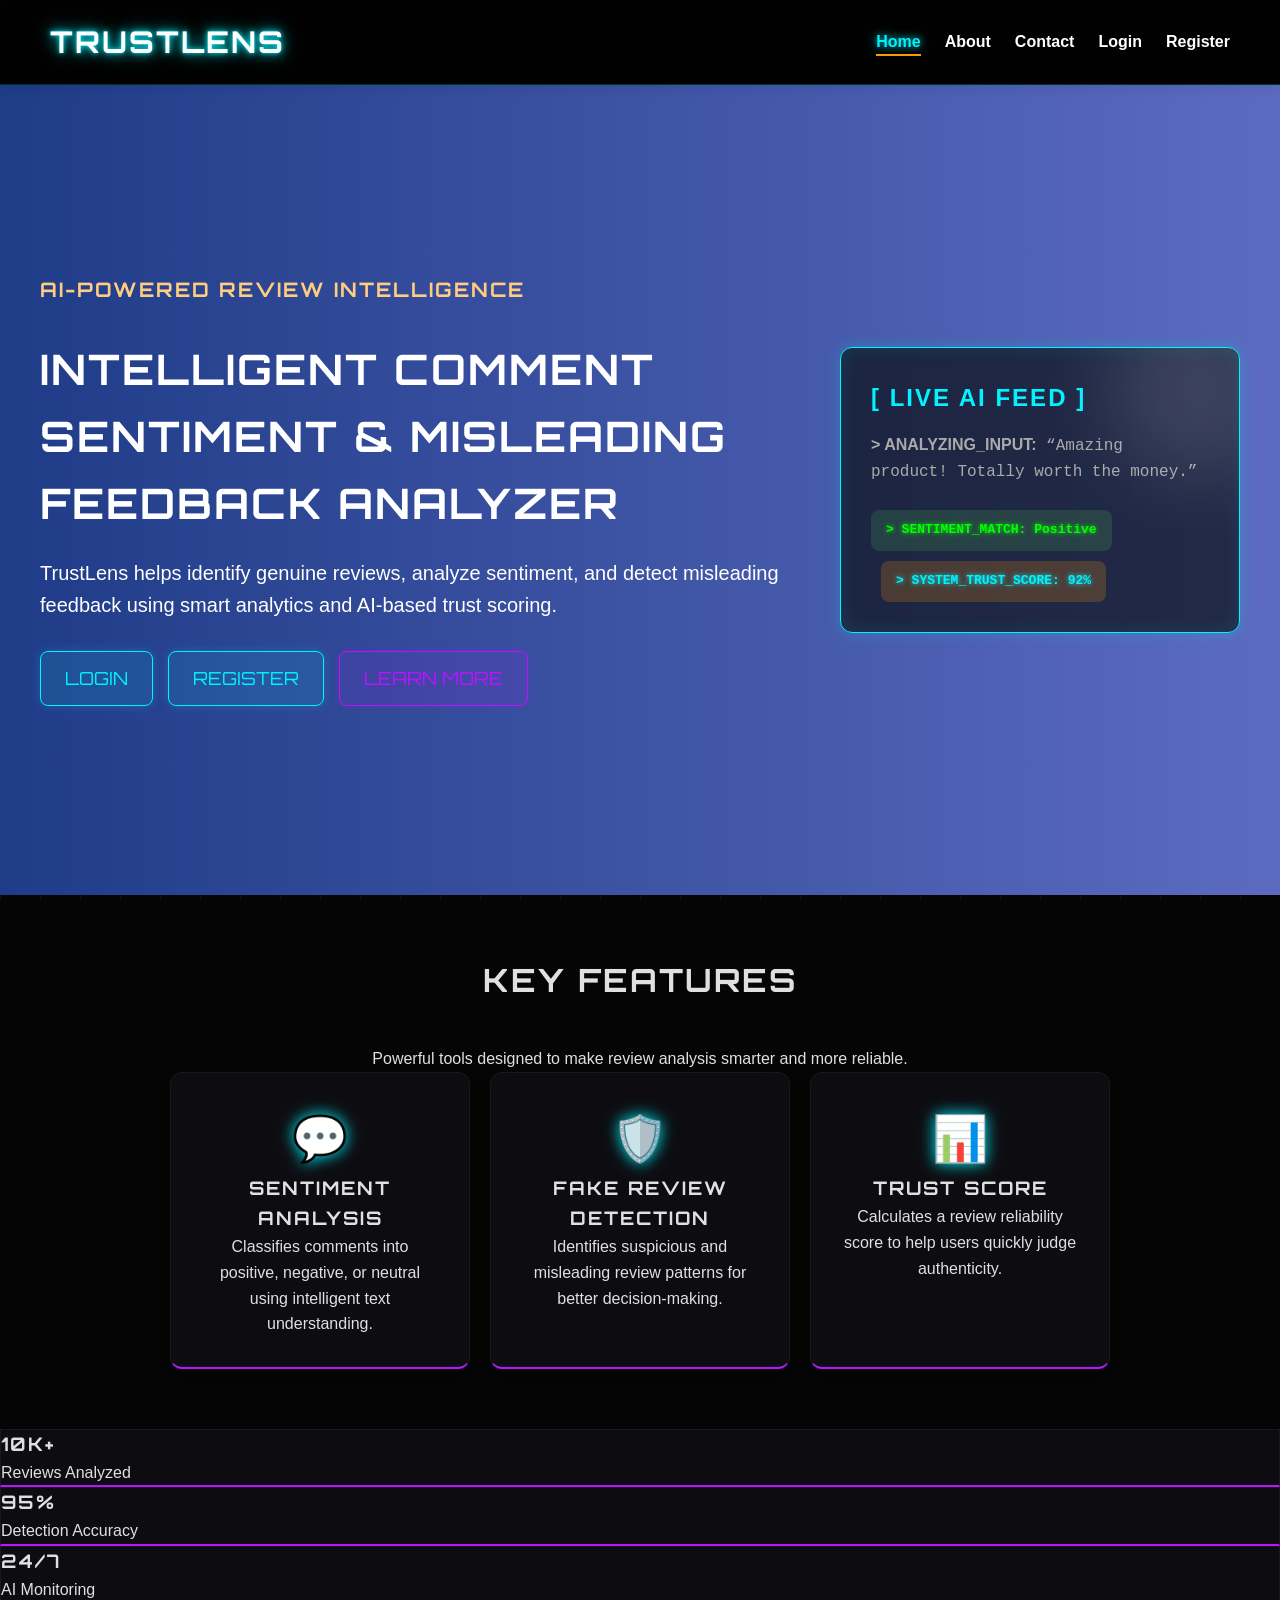
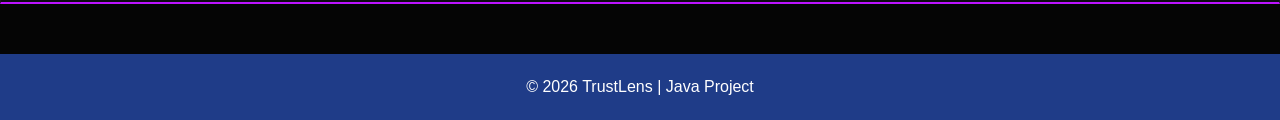
==== frontend/index.html @ 33d8a442 "Add files via upload" ====
<!DOCTYPE html>
<html lang="en">
<head>
  <meta charset="UTF-8" />
  <meta name="viewport" content="width=device-width, initial-scale=1.0" />
  <title>TrustLens - Home</title>
  <link rel="stylesheet" href="css/style.css" />
  <link rel="preconnect" href="https://fonts.googleapis.com">
  <link rel="preconnect" href="https://fonts.gstatic.com" crossorigin>
  <link href="https://fonts.googleapis.com/css2?family=Orbitron:wght@400;500;700;900&family=Poppins:wght@300;400;500;600;700;800&display=swap" rel="stylesheet">
  <style>
    :root { --neon-blue:#00f3ff; --neon-purple:#bc13fe; }
    body { background-color:#050505 !important; color:#e0e0e0; }
    h1,h2,h3,.tagline,.logo { font-family:'Orbitron',sans-serif !important; text-transform:uppercase; letter-spacing:2px; }
    .logo { text-shadow:0 0 5px var(--neon-blue),0 0 15px var(--neon-blue); color:#fff; }
    .navbar { border-bottom:1px solid rgba(0,243,255,0.2); background:rgba(0,0,0,0.8)!important; backdrop-filter:blur(10px); }
    .nav-links a:hover,.nav-links a.active { color:var(--neon-blue)!important; text-shadow:0 0 8px var(--neon-blue); }
    .hero-card {
      background:rgba(10,15,20,0.7)!important; border:1px solid var(--neon-blue)!important;
      box-shadow:0 0 15px rgba(0,243,255,0.2), inset 0 0 20px rgba(0,243,255,0.1)!important;
      backdrop-filter:blur(12px); position:relative; overflow:hidden; border-radius:12px;
    }
    .hero-card::before {
      content:''; position:absolute; top:0; left:-100%; width:100%; height:2px;
      background:linear-gradient(90deg,transparent,var(--neon-blue)); animation:scanline 2.5s linear infinite;
    }
    @keyframes scanline {
      0%{left:-100%;top:0;} 50%{left:100%;top:0;} 50.1%{left:100%;top:100%;} 100%{left:-100%;top:100%;}
    }
    .btn {
      background:rgba(0,243,255,0.1)!important; border:1px solid var(--neon-blue)!important; color:var(--neon-blue)!important;
      box-shadow:0 0 10px rgba(0,243,255,0.2); font-family:'Orbitron',sans-serif; text-transform:uppercase; transition:all .3s ease;
    }
    .btn:hover { background:var(--neon-blue)!important; color:#000!important; box-shadow:0 0 20px var(--neon-blue),0 0 40px var(--neon-blue); }
    .secondary-btn {
      border-color:var(--neon-purple)!important; color:var(--neon-purple)!important; background:rgba(188,19,254,0.1)!important;
      box-shadow:0 0 10px rgba(188,19,254,0.2);
    }
    .secondary-btn:hover { background:var(--neon-purple)!important; color:#fff!important; box-shadow:0 0 20px var(--neon-purple),0 0 40px var(--neon-purple); }
    .box,.stat-card {
      background:rgba(15,15,20,0.8)!important; border:1px solid rgba(255,255,255,0.05)!important;
      border-bottom:2px solid var(--neon-purple)!important; transition:transform .3s, box-shadow .3s;
    }
    .box:hover,.stat-card:hover { transform:translateY(-5px); box-shadow:0 10px 25px rgba(188,19,254,0.3); border-color:var(--neon-purple)!important; }
    .icon { font-size:2.8rem; filter:drop-shadow(0 0 8px var(--neon-blue)); }
    .cyber-grid {
      position:fixed; top:0; left:0; width:100vw; height:100vh;
      background-image:linear-gradient(rgba(0,243,255,0.07) 1px, transparent 1px), linear-gradient(90deg, rgba(0,243,255,0.07) 1px, transparent 1px);
      background-size:40px 40px; z-index:-1; pointer-events:none;
    }
    .result.positive { color:#0f0; text-shadow:0 0 5px #0f0; font-family:monospace; }
    .result.score { color:var(--neon-blue); text-shadow:0 0 5px var(--neon-blue); font-family:monospace; }
  </style>
</head>
<body>
  <div class="cyber-grid"></div>

  <div class="bg-animation">
    <span></span><span></span><span></span><span></span>
  </div>

  <header>
    <nav class="navbar">
      <h1 class="logo">TrustLens</h1>
      <ul class="nav-links">
        <li><a href="index.html" class="active">Home</a></li>
        <li><a href="about.html">About</a></li>
        <li><a href="contact.html">Contact</a></li>
        <li><a href="login.html">Login</a></li>
        <li><a href="register.html">Register</a></li>
      </ul>
    </nav>
  </header>

  <section class="hero fade-in">
    <div class="hero-content">
      <div class="hero-text">
        <p class="tagline">AI-Powered Review Intelligence</p>
        <h2>Intelligent Comment Sentiment & Misleading Feedback Analyzer</h2>
        <p>
          TrustLens helps identify genuine reviews, analyze sentiment,
          and detect misleading feedback using smart analytics and AI-based trust scoring.
        </p>

        <div class="hero-buttons">
          <a href="login.html" class="btn">Login</a>
          <a href="register.html" class="btn">Register</a>
          <a href="about.html" class="btn secondary-btn">Learn More</a>
        </div>
      </div>

      <div class="hero-card floating">
        <div class="card-glow"></div>
        <h3><span style="color:var(--neon-blue);">[ LIVE AI FEED ]</span></h3>
        <p style="font-family: monospace; color: #aaa;"><strong>> ANALYZING_INPUT:</strong> “Amazing product! Totally worth the money.”</p>
        <div class="result positive">> SENTIMENT_MATCH: Positive</div>
        <div class="result score">> SYSTEM_TRUST_SCORE: 92%</div>
      </div>
    </div>
  </section>

  <section class="features fade-in">
    <h2>Key Features</h2>
    <p class="section-subtitle">Powerful tools designed to make review analysis smarter and more reliable.</p>

    <div class="feature-boxes">
      <div class="box">
        <div class="icon">💬</div>
        <h3>Sentiment Analysis</h3>
        <p>Classifies comments into positive, negative, or neutral using intelligent text understanding.</p>
      </div>

      <div class="box">
        <div class="icon">🛡️</div>
        <h3>Fake Review Detection</h3>
        <p>Identifies suspicious and misleading review patterns for better decision-making.</p>
      </div>

      <div class="box">
        <div class="icon">📊</div>
        <h3>Trust Score</h3>
        <p>Calculates a review reliability score to help users quickly judge authenticity.</p>
      </div>
    </div>
  </section>

  <section class="stats fade-in">
    <div class="stat-card"><h3>10K+</h3><p>Reviews Analyzed</p></div>
    <div class="stat-card"><h3>95%</h3><p>Detection Accuracy</p></div>
    <div class="stat-card"><h3>24/7</h3><p>AI Monitoring</p></div>
  </section>

  <footer><p>© 2026 TrustLens | Java Project</p></footer>
  <script src="js/script.js"></script>
</body>
</html>
---- frontend/css/style.css ----
/* ---------------- GLOBAL ---------------- */
* {
  margin: 0;
  padding: 0;
  box-sizing: border-box;
  font-family: Arial, sans-serif;
}

body {
  background: #f4f7fb;
  color: #1e1e2f;
  line-height: 1.6;
}

/* ---------------- NAVBAR ---------------- */
.navbar {
  display: flex;
  justify-content: space-between;
  align-items: center;
  background: #1f3c88;
  padding: 18px 50px;
  box-shadow: 0 4px 10px rgba(0, 0, 0, 0.08);
}

.logo {
  color: white;
  font-size: 30px;
  font-weight: bold;
}

.nav-links {
  list-style: none;
  display: flex;
  gap: 24px;
}

.nav-links li {
  list-style: none;
}

.nav-links a {
  color: white;
  text-decoration: none;
  font-weight: bold;
  transition: 0.3s ease;
}

.nav-links a:hover {
  color: #ff9800;
}

.active {
  border-bottom: 2px solid #ff9800;
  padding-bottom: 4px;
}

/* ---------------- HERO ---------------- */
.hero {
  height: 90vh;
  display: flex;
  justify-content: center;
  align-items: center;
  text-align: center;
  background: linear-gradient(to right, #1f3c88, #5c6bc0);
  color: white;
  padding: 20px;
}

.hero-text h2 {
  font-size: 42px;
  margin-bottom: 20px;
}

.hero-text p {
  font-size: 20px;
  margin-bottom: 30px;
}

/* ---------------- BUTTON ---------------- */
.btn {
  background: #ff9800;
  color: white;
  padding: 12px 24px;
  text-decoration: none;
  border: none;
  border-radius: 8px;
  cursor: pointer;
  font-size: 18px;
  transition: 0.3s ease;
  display: inline-block;
}

.btn:hover {
  background: #e68900;
}

/* ---------------- FEATURES ---------------- */
.features {
  padding: 60px 30px;
  text-align: center;
}

.features h2 {
  margin-bottom: 40px;
  font-size: 32px;
}

.feature-boxes {
  display: flex;
  justify-content: center;
  gap: 20px;
  flex-wrap: wrap;
}

.box {
  background: white;
  padding: 30px;
  width: 300px;
  border-radius: 12px;
  box-shadow: 0 4px 12px rgba(0,0,0,0.1);
}

/* ---------------- GENERAL PAGE SECTION ---------------- */
.page-section {
  padding: 60px 40px;
  max-width: 900px;
  margin: auto;
  text-align: center;
}

textarea {
  width: 100%;
  padding: 15px;
  border-radius: 10px;
  border: 1px solid #ccc;
  font-size: 16px;
  resize: none;
}

/* ---------------- RESULT CARD ---------------- */
.result-card {
  background: white;
  padding: 30px;
  border-radius: 12px;
  box-shadow: 0 4px 12px rgba(0,0,0,0.1);
}

/* ---------------- AUTH PAGES ---------------- */
.auth-section {
  min-height: 85vh;
  display: flex;
  justify-content: center;
  align-items: center;
  padding: 40px 20px;
}

.auth-container {
  background: white;
  width: 100%;
  max-width: 480px;
  padding: 40px;
  border-radius: 16px;
  box-shadow: 0 8px 24px rgba(0, 0, 0, 0.12);
  text-align: center;
}

.auth-container h2 {
  margin-bottom: 10px;
  color: #1f3c88;
  font-size: 34px;
}

.auth-container p {
  margin-bottom: 25px;
  color: #555;
  font-size: 17px;
}

.input-group {
  text-align: left;
  margin-bottom: 20px;
}

.input-group label {
  display: block;
  margin-bottom: 8px;
  font-weight: bold;
  color: #333;
  font-size: 18px;
}

.input-group input {
  width: 100%;
  padding: 14px;
  border: 1px solid #ccc;
  border-radius: 8px;
  font-size: 16px;
}

.auth-btn {
  width: 100%;
  margin-top: 15px;
}

.auth-link {
  margin-top: 20px;
  font-size: 15px;
}

.auth-link a {
  color: #1f3c88;
  text-decoration: none;
  font-weight: bold;
}

/* ---------------- DASHBOARD ---------------- */
.dashboard-hero {
  background: linear-gradient(to right, #1f3c88, #5c6bc0);
  color: white;
  text-align: center;
  padding: 80px 20px;
}

.dashboard-content h2 {
  font-size: 40px;
  margin-bottom: 15px;
}

.dashboard-content p {
  font-size: 18px;
  margin-bottom: 25px;
}

.dashboard-cards {
  padding: 60px 30px;
  text-align: center;
}

.dashboard-cards h2 {
  margin-bottom: 40px;
  font-size: 32px;
}

/* ---------------- FOOTER ---------------- */
footer {
  background: #1f3c88;
  color: white;
  text-align: center;
  padding: 20px;
  margin-top: 50px;
}

/* ---------------- RESPONSIVE ---------------- */
@media (max-width: 900px) {
  .navbar {
    flex-direction: column;
    gap: 15px;
    padding: 20px;
  }

  .nav-links {
    flex-wrap: wrap;
    justify-content: center;
    gap: 15px;
  }

  .hero-text h2 {
    font-size: 30px;
  }

  .hero-text p {
    font-size: 18px;
  }

  .auth-container {
    padding: 30px 20px;
  }
}
/* ---------------- ADVANCED HERO SECTION ---------------- */
.hero-content {
  display: flex;
  justify-content: space-between;
  align-items: center;
  gap: 50px;
  width: 100%;
  max-width: 1200px;
  flex-wrap: wrap;
}

.hero-text {
  flex: 1;
  min-width: 320px;
  text-align: left;
}

.tagline {
  font-size: 16px;
  font-weight: bold;
  color: #ffcc80;
  margin-bottom: 15px;
  text-transform: uppercase;
  letter-spacing: 1px;
}

.hero-buttons {
  display: flex;
  gap: 15px;
  flex-wrap: wrap;
  margin-top: 20px;
}

.secondary-btn {
  background: transparent;
  border: 2px solid white;
  color: white;
}

.secondary-btn:hover {
  background: white;
  color: #1f3c88;
}

.hero-card {
  flex: 1;
  min-width: 300px;
  max-width: 400px;
  background: rgba(255, 255, 255, 0.12);
  border-radius: 18px;
  padding: 30px;
  backdrop-filter: blur(12px);
  box-shadow: 0 8px 30px rgba(0, 0, 0, 0.15);
  text-align: left;
  position: relative;
  overflow: hidden;
}

.hero-card h3 {
  margin-bottom: 15px;
  font-size: 24px;
  color: white;
}

.hero-card p {
  font-size: 16px;
  margin-bottom: 15px;
  color: #f3f4f6;
}

.result {
  margin-top: 10px;
  padding: 10px 15px;
  border-radius: 8px;
  font-weight: bold;
  display: inline-block;
}

.result.positive {
  background: rgba(76, 175, 80, 0.2);
  color: #b9f6ca;
}

.result.score {
  background: rgba(255, 152, 0, 0.2);
  color: #ffe082;
  margin-left: 10px;
}

.card-glow {
  position: absolute;
  width: 180px;
  height: 180px;
  background: rgba(255, 255, 255, 0.12);
  border-radius: 50%;
  top: -50px;
  right: -50px;
  filter: blur(40px);
}

/* ---------------- SIMPLE ANIMATIONS ---------------- */
.fade-in {
  animation: fadeIn 1s ease-in-out;
}

.floating {
  animation: floatCard 3s ease-in-out infinite;
}

@keyframes fadeIn {
  from {
    opacity: 0;
    transform: translateY(30px);
  }
  to {
    opacity: 1;
    transform: translateY(0);
  }
}

@keyframes floatCard {
  0% {
    transform: translateY(0px);
  }
  50% {
    transform: translateY(-12px);
  }
  100% {
    transform: translateY(0px);
  }
}
/* ---------------- ANALYZE TEXTAREA FIX ---------------- */
.review-box {
  width: 100%;
  padding: 18px;
  border: 2px solid #ff9800;
  border-radius: 15px;
  outline: none;
  background: rgba(255, 255, 255, 0.92);
  color: #1e1e2f;
  font-size: 1rem;
  margin-top: 15px;
  resize: none;
  backdrop-filter: blur(8px);
}

.review-box::placeholder {
  color: #666;
}

.review-box:focus {
  border-color: #ff9800;
  box-shadow: 0 0 0 3px rgba(255, 152, 0, 0.2);
}

.hero-card h3 {
  color: #1f3c88;
  margin-bottom: 15px;
}
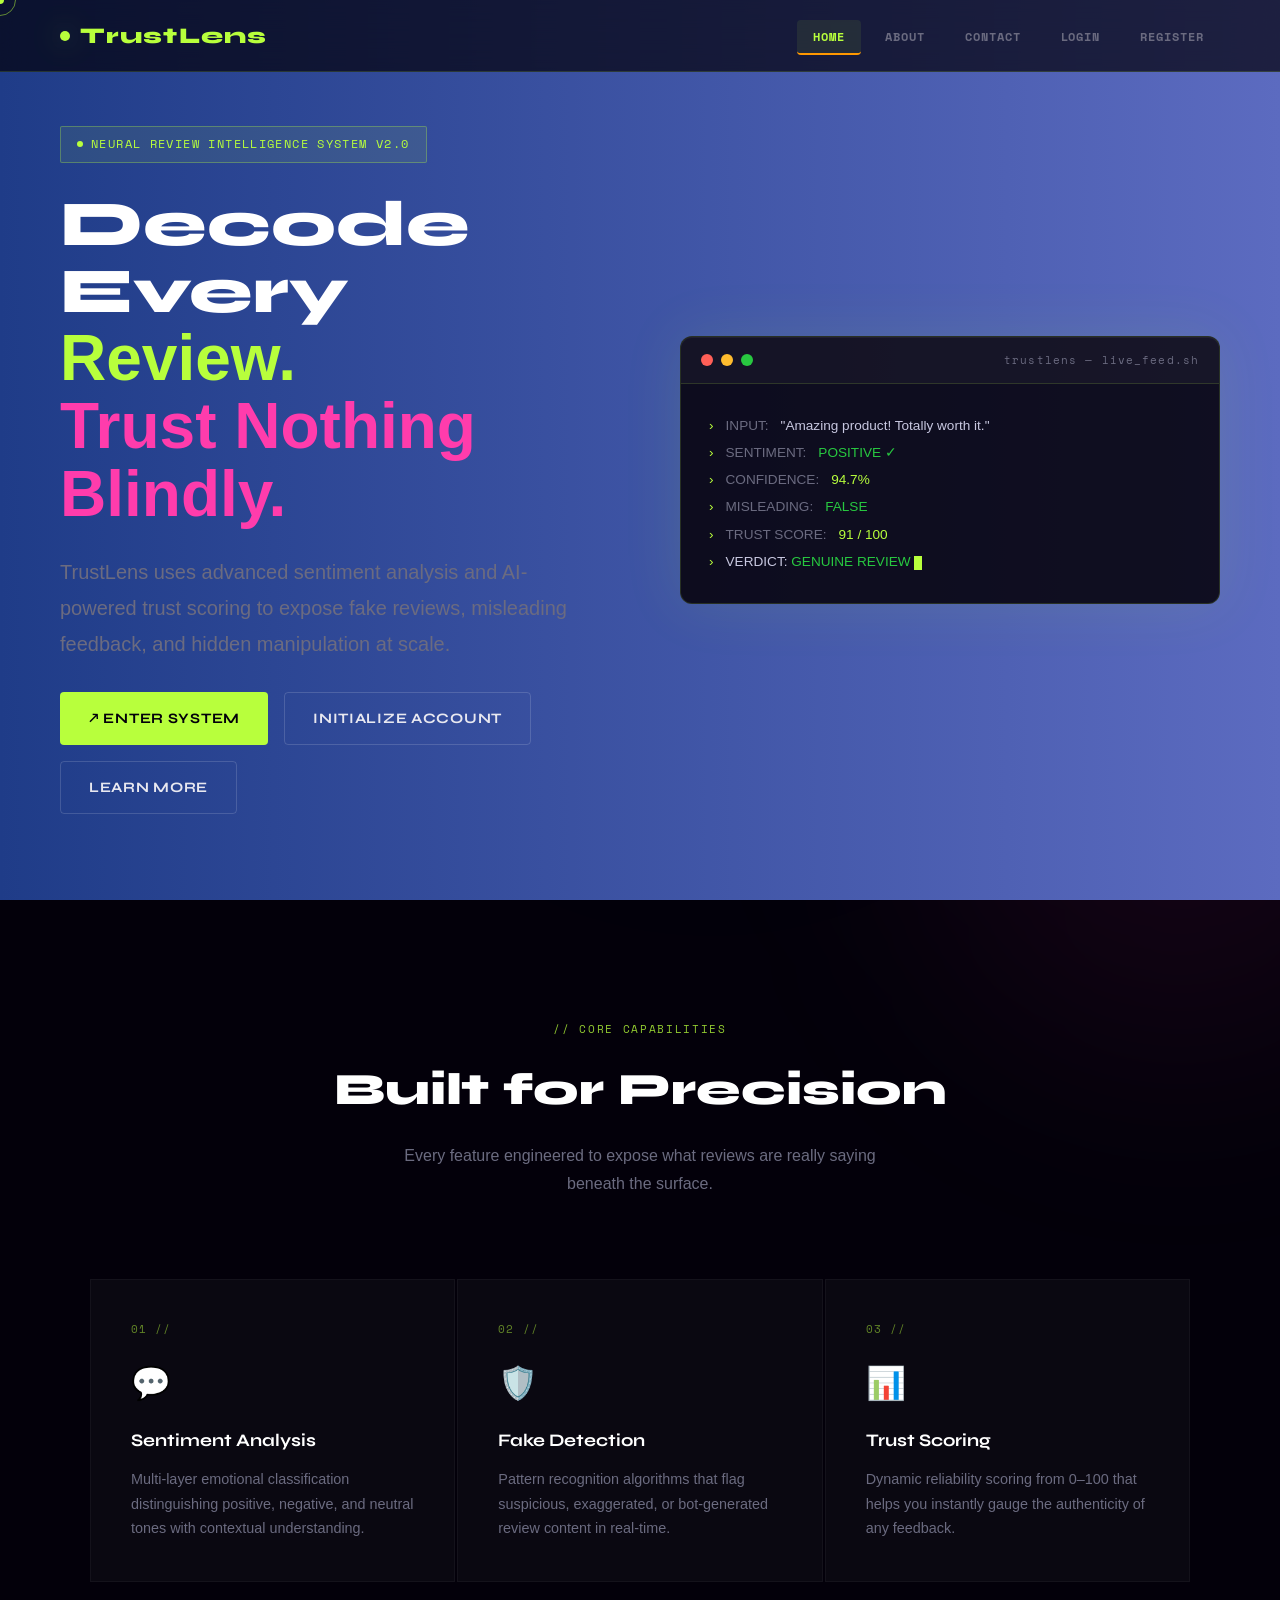
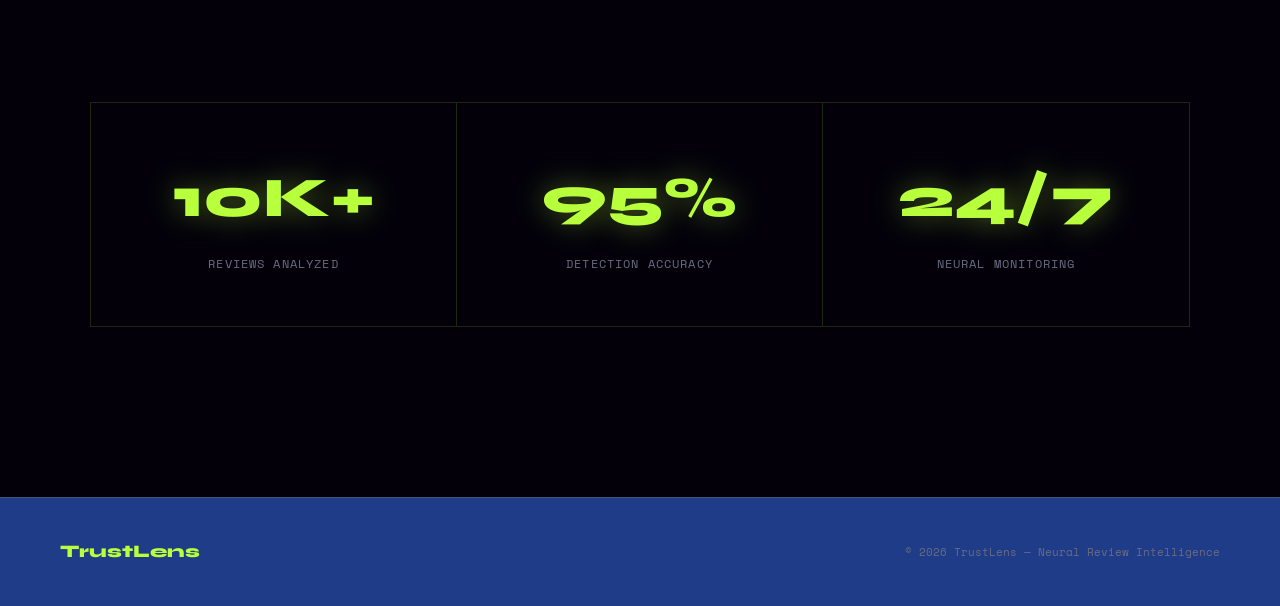
==== commit aa8ff9d3: "Add files via upload" ====
--- a/frontend/index.html
+++ b/frontend/index.html
@@ -3,134 +3,339 @@
 <head>
   <meta charset="UTF-8" />
   <meta name="viewport" content="width=device-width, initial-scale=1.0" />
-  <title>TrustLens - Home</title>
+  <title>TrustLens — Neural Review Intelligence</title>
   <link rel="stylesheet" href="css/style.css" />
   <link rel="preconnect" href="https://fonts.googleapis.com">
-  <link rel="preconnect" href="https://fonts.gstatic.com" crossorigin>
-  <link href="https://fonts.googleapis.com/css2?family=Orbitron:wght@400;500;700;900&family=Poppins:wght@300;400;500;600;700;800&display=swap" rel="stylesheet">
+  <link href="https://fonts.googleapis.com/css2?family=Space+Mono:wght@400;700&family=Syne:wght@400;600;700;800&family=DM+Sans:wght@300;400;500&display=swap" rel="stylesheet">
   <style>
-    :root { --neon-blue:#00f3ff; --neon-purple:#bc13fe; }
-    body { background-color:#050505 !important; color:#e0e0e0; }
-    h1,h2,h3,.tagline,.logo { font-family:'Orbitron',sans-serif !important; text-transform:uppercase; letter-spacing:2px; }
-    .logo { text-shadow:0 0 5px var(--neon-blue),0 0 15px var(--neon-blue); color:#fff; }
-    .navbar { border-bottom:1px solid rgba(0,243,255,0.2); background:rgba(0,0,0,0.8)!important; backdrop-filter:blur(10px); }
-    .nav-links a:hover,.nav-links a.active { color:var(--neon-blue)!important; text-shadow:0 0 8px var(--neon-blue); }
-    .hero-card {
-      background:rgba(10,15,20,0.7)!important; border:1px solid var(--neon-blue)!important;
-      box-shadow:0 0 15px rgba(0,243,255,0.2), inset 0 0 20px rgba(0,243,255,0.1)!important;
-      backdrop-filter:blur(12px); position:relative; overflow:hidden; border-radius:12px;
-    }
-    .hero-card::before {
-      content:''; position:absolute; top:0; left:-100%; width:100%; height:2px;
-      background:linear-gradient(90deg,transparent,var(--neon-blue)); animation:scanline 2.5s linear infinite;
-    }
-    @keyframes scanline {
-      0%{left:-100%;top:0;} 50%{left:100%;top:0;} 50.1%{left:100%;top:100%;} 100%{left:-100%;top:100%;}
-    }
-    .btn {
-      background:rgba(0,243,255,0.1)!important; border:1px solid var(--neon-blue)!important; color:var(--neon-blue)!important;
-      box-shadow:0 0 10px rgba(0,243,255,0.2); font-family:'Orbitron',sans-serif; text-transform:uppercase; transition:all .3s ease;
-    }
-    .btn:hover { background:var(--neon-blue)!important; color:#000!important; box-shadow:0 0 20px var(--neon-blue),0 0 40px var(--neon-blue); }
-    .secondary-btn {
-      border-color:var(--neon-purple)!important; color:var(--neon-purple)!important; background:rgba(188,19,254,0.1)!important;
-      box-shadow:0 0 10px rgba(188,19,254,0.2);
-    }
-    .secondary-btn:hover { background:var(--neon-purple)!important; color:#fff!important; box-shadow:0 0 20px var(--neon-purple),0 0 40px var(--neon-purple); }
-    .box,.stat-card {
-      background:rgba(15,15,20,0.8)!important; border:1px solid rgba(255,255,255,0.05)!important;
-      border-bottom:2px solid var(--neon-purple)!important; transition:transform .3s, box-shadow .3s;
-    }
-    .box:hover,.stat-card:hover { transform:translateY(-5px); box-shadow:0 10px 25px rgba(188,19,254,0.3); border-color:var(--neon-purple)!important; }
-    .icon { font-size:2.8rem; filter:drop-shadow(0 0 8px var(--neon-blue)); }
-    .cyber-grid {
-      position:fixed; top:0; left:0; width:100vw; height:100vh;
-      background-image:linear-gradient(rgba(0,243,255,0.07) 1px, transparent 1px), linear-gradient(90deg, rgba(0,243,255,0.07) 1px, transparent 1px);
-      background-size:40px 40px; z-index:-1; pointer-events:none;
-    }
-    .result.positive { color:#0f0; text-shadow:0 0 5px #0f0; font-family:monospace; }
-    .result.score { color:var(--neon-blue); text-shadow:0 0 5px var(--neon-blue); font-family:monospace; }
+    :root {
+      --acid: #b8ff3c;
+      --plasma: #ff3cac;
+      --void: #03000a;
+      --deep: #0a0614;
+      --surface: rgba(255,255,255,0.03);
+      --border: rgba(184,255,60,0.15);
+      --text: #e8e8f0;
+      --muted: #6b6b80;
+      --glow-acid: 0 0 30px rgba(184,255,60,0.4);
+      --glow-plasma: 0 0 30px rgba(255,60,172,0.4);
+    }
+    *, *::before, *::after { margin:0; padding:0; box-sizing:border-box; }
+    html { scroll-behavior: smooth; }
+
+    body {
+      background: var(--void);
+      color: var(--text);
+      font-family: 'DM Sans', sans-serif;
+      overflow-x: hidden;
+      cursor: none;
+    }
+
+    /* CUSTOM CURSOR */
+    .cursor { position:fixed; width:8px; height:8px; background:var(--acid); border-radius:50%; pointer-events:none; z-index:9999; transition:transform 0.1s; transform:translate(-50%,-50%); }
+    .cursor-ring { position:fixed; width:32px; height:32px; border:1px solid rgba(184,255,60,0.5); border-radius:50%; pointer-events:none; z-index:9998; transition:all 0.15s ease; transform:translate(-50%,-50%); }
+
+    /* NOISE OVERLAY */
+    body::before {
+      content:''; position:fixed; inset:0; z-index:0; pointer-events:none;
+      background-image: url("data:image/svg+xml,%3Csvg viewBox='0 0 256 256' xmlns='http://www.w3.org/2000/svg'%3E%3Cfilter id='n'%3E%3CfeTurbulence type='fractalNoise' baseFrequency='0.9' numOctaves='4' stitchTiles='stitch'/%3E%3C/filter%3E%3Crect width='100%25' height='100%25' filter='url(%23n)' opacity='0.04'/%3E%3C/svg%3E");
+      opacity: 0.4;
+    }
+
+    /* GRID */
+    .grid-bg {
+      position:fixed; inset:0; z-index:0; pointer-events:none;
+      background-image: linear-gradient(rgba(184,255,60,0.03) 1px, transparent 1px), linear-gradient(90deg, rgba(184,255,60,0.03) 1px, transparent 1px);
+      background-size: 60px 60px;
+    }
+
+    /* ORBS */
+    .orb { position:fixed; border-radius:50%; filter:blur(120px); pointer-events:none; z-index:0; animation:drift 20s ease-in-out infinite; }
+    .orb-1 { width:600px; height:600px; background:rgba(184,255,60,0.07); top:-200px; left:-200px; animation-delay:0s; }
+    .orb-2 { width:500px; height:500px; background:rgba(255,60,172,0.07); bottom:-150px; right:-150px; animation-delay:-8s; }
+    .orb-3 { width:400px; height:400px; background:rgba(60,120,255,0.05); top:40%; left:40%; animation-delay:-14s; }
+    @keyframes drift { 0%,100%{transform:translate(0,0) scale(1);} 33%{transform:translate(40px,-30px) scale(1.05);} 66%{transform:translate(-20px,40px) scale(0.95);} }
+
+    /* NAVBAR */
+    nav {
+      position:fixed; top:0; left:0; right:0; z-index:100;
+      display:flex; align-items:center; justify-content:space-between;
+      padding:0 60px; height:72px;
+      background:rgba(3,0,10,0.7); backdrop-filter:blur(20px);
+      border-bottom:1px solid var(--border);
+    }
+    .nav-logo {
+      font-family:'Syne',sans-serif; font-weight:800; font-size:1.4rem;
+      color:var(--acid); letter-spacing:0.05em;
+      text-decoration:none; display:flex; align-items:center; gap:10px;
+    }
+    .nav-logo::before {
+      content:''; width:10px; height:10px; background:var(--acid);
+      border-radius:50%; box-shadow: var(--glow-acid); display:block;
+      animation:pulse-dot 2s ease-in-out infinite;
+    }
+    @keyframes pulse-dot { 0%,100%{transform:scale(1);opacity:1;} 50%{transform:scale(1.5);opacity:0.7;} }
+    .nav-links { list-style:none; display:flex; gap:8px; }
+    .nav-links a {
+      font-family:'Space Mono',monospace; font-size:0.75rem; letter-spacing:0.08em;
+      text-transform:uppercase; color:var(--muted); text-decoration:none;
+      padding:8px 16px; border-radius:4px; transition:all 0.2s;
+      position:relative;
+    }
+    .nav-links a:hover, .nav-links a.active {
+      color:var(--acid); background:rgba(184,255,60,0.08);
+    }
+
+    /* HERO */
+    .hero {
+      min-height:100vh; display:flex; align-items:center;
+      padding:100px 60px 60px; position:relative; z-index:1;
+    }
+    .hero-inner { max-width:1300px; margin:auto; width:100%; display:grid; grid-template-columns:1fr 1fr; gap:80px; align-items:center; }
+
+    .hero-badge {
+      display:inline-flex; align-items:center; gap:8px;
+      font-family:'Space Mono',monospace; font-size:0.72rem; letter-spacing:0.12em; text-transform:uppercase;
+      color:var(--acid); background:rgba(184,255,60,0.08); border:1px solid rgba(184,255,60,0.3);
+      padding:8px 16px; border-radius:2px; margin-bottom:28px;
+    }
+    .hero-badge span { width:6px; height:6px; background:var(--acid); border-radius:50%; animation:pulse-dot 1.5s infinite; }
+
+    .hero-title {
+      font-family:'Syne',sans-serif; font-weight:800; font-size:4rem;
+      line-height:1.05; color:#fff; margin-bottom:24px;
+      animation:reveal-up 0.8s ease both;
+    }
+    .hero-title .accent { color:var(--acid); }
+    .hero-title .accent-p { color:var(--plasma); }
+
+    @keyframes reveal-up { from{opacity:0;transform:translateY(30px);} to{opacity:1;transform:translateY(0);} }
+
+    .hero-desc {
+      color:var(--muted); font-size:1.05rem; line-height:1.8; max-width:520px; margin-bottom:40px;
+      animation:reveal-up 0.8s 0.2s ease both;
+    }
+    .hero-actions { display:flex; gap:16px; flex-wrap:wrap; animation:reveal-up 0.8s 0.4s ease both; }
+
+    .btn-primary {
+      display:inline-flex; align-items:center; gap:10px;
+      font-family:'Syne',sans-serif; font-weight:700; font-size:0.9rem; letter-spacing:0.05em; text-transform:uppercase;
+      color:var(--void); background:var(--acid); padding:14px 28px; border-radius:4px;
+      text-decoration:none; border:none; cursor:pointer; transition:all 0.25s;
+      box-shadow:0 0 0 rgba(184,255,60,0);
+    }
+    .btn-primary:hover { box-shadow:var(--glow-acid), 0 8px 30px rgba(184,255,60,0.3); transform:translateY(-2px); }
+
+    .btn-outline {
+      display:inline-flex; align-items:center; gap:10px;
+      font-family:'Syne',sans-serif; font-weight:700; font-size:0.9rem; letter-spacing:0.05em; text-transform:uppercase;
+      color:var(--text); background:transparent; padding:14px 28px; border-radius:4px;
+      text-decoration:none; border:1px solid rgba(255,255,255,0.15); cursor:pointer; transition:all 0.25s;
+    }
+    .btn-outline:hover { border-color:rgba(255,255,255,0.4); background:rgba(255,255,255,0.05); transform:translateY(-2px); }
+
+    /* TERMINAL CARD */
+    .terminal {
+      background:rgba(8,5,16,0.9); border:1px solid var(--border);
+      border-radius:12px; overflow:hidden;
+      box-shadow:0 0 60px rgba(184,255,60,0.1), inset 0 1px 0 rgba(255,255,255,0.05);
+      animation:reveal-up 0.8s 0.3s ease both;
+    }
+    .terminal-bar {
+      display:flex; align-items:center; gap:8px; padding:14px 20px;
+      background:rgba(255,255,255,0.03); border-bottom:1px solid var(--border);
+    }
+    .dot { width:12px; height:12px; border-radius:50%; }
+    .dot-r { background:#ff5f57; }
+    .dot-y { background:#febc2e; }
+    .dot-g { background:#28c840; }
+    .terminal-title { font-family:'Space Mono',monospace; font-size:0.7rem; color:var(--muted); margin-left:auto; letter-spacing:0.1em; }
+    .terminal-body { padding:28px; font-family:'Space Mono',monospace; font-size:0.85rem; line-height:2; }
+    .t-line { display:flex; gap:12px; animation:type-in 0.4s ease both; }
+    .t-line:nth-child(1){animation-delay:0.5s;} .t-line:nth-child(2){animation-delay:1s;} .t-line:nth-child(3){animation-delay:1.5s;} .t-line:nth-child(4){animation-delay:2s;} .t-line:nth-child(5){animation-delay:2.5s;} .t-line:nth-child(6){animation-delay:3s;}
+    @keyframes type-in { from{opacity:0;transform:translateX(-8px);} to{opacity:1;transform:translateX(0);} }
+    .t-prompt { color:var(--acid); flex-shrink:0; }
+    .t-text { color:#c8c8e0; }
+    .t-key { color:var(--muted); }
+    .t-val-pos { color:#28c840; } .t-val-neg { color:#ff5f57; } .t-val-score { color:var(--acid); } .t-val-warn { color:#febc2e; }
+    .t-cursor { display:inline-block; width:8px; height:14px; background:var(--acid); vertical-align:middle; animation:blink 1s step-end infinite; }
+    @keyframes blink { 50%{opacity:0;} }
+
+    /* FEATURES */
+    .features-section { padding:120px 60px; position:relative; z-index:1; }
+    .section-header { text-align:center; margin-bottom:80px; }
+    .section-tag {
+      font-family:'Space Mono',monospace; font-size:0.7rem; letter-spacing:0.15em; text-transform:uppercase;
+      color:var(--acid); opacity:0.8; display:block; margin-bottom:16px;
+    }
+    .section-title {
+      font-family:'Syne',sans-serif; font-weight:800; font-size:2.8rem; color:#fff;
+      margin-bottom:16px;
+    }
+    .section-sub { color:var(--muted); font-size:1rem; max-width:520px; margin:auto; line-height:1.8; }
+
+    .features-grid { display:grid; grid-template-columns:repeat(3,1fr); gap:2px; max-width:1100px; margin:auto; }
+    .feat-card {
+      padding:40px; background:var(--surface);
+      border:1px solid rgba(255,255,255,0.04); position:relative; overflow:hidden;
+      transition:all 0.3s;
+    }
+    .feat-card:hover { background:rgba(184,255,60,0.04); border-color:rgba(184,255,60,0.15); }
+    .feat-card::before { content:''; position:absolute; top:0; left:0; right:0; height:2px; background:linear-gradient(90deg, transparent, var(--acid), transparent); transform:scaleX(0); transition:transform 0.4s; }
+    .feat-card:hover::before { transform:scaleX(1); }
+    .feat-num { font-family:'Space Mono',monospace; font-size:0.7rem; color:var(--acid); opacity:0.5; margin-bottom:20px; letter-spacing:0.1em; }
+    .feat-icon { font-size:2rem; margin-bottom:18px; display:block; }
+    .feat-title { font-family:'Syne',sans-serif; font-weight:700; font-size:1.1rem; color:#fff; margin-bottom:12px; }
+    .feat-desc { color:var(--muted); font-size:0.9rem; line-height:1.7; }
+
+    /* STATS */
+    .stats-section { padding:0 60px 120px; position:relative; z-index:1; }
+    .stats-grid { max-width:1100px; margin:auto; display:grid; grid-template-columns:repeat(3,1fr); border:1px solid var(--border); }
+    .stat-item {
+      padding:50px 40px; border-right:1px solid var(--border);
+      text-align:center; position:relative; overflow:hidden;
+    }
+    .stat-item:last-child { border-right:none; }
+    .stat-item::before { content:''; position:absolute; inset:0; background:linear-gradient(135deg, rgba(184,255,60,0.04), transparent); opacity:0; transition:0.3s; }
+    .stat-item:hover::before { opacity:1; }
+    .stat-num { font-family:'Syne',sans-serif; font-weight:800; font-size:3.5rem; color:var(--acid); text-shadow:var(--glow-acid); display:block; margin-bottom:8px; }
+    .stat-label { font-family:'Space Mono',monospace; font-size:0.72rem; color:var(--muted); text-transform:uppercase; letter-spacing:0.1em; }
+
+    /* FOOTER */
+    footer {
+      padding:40px 60px; border-top:1px solid var(--border); position:relative; z-index:1;
+      display:flex; align-items:center; justify-content:space-between;
+    }
+    .footer-logo { font-family:'Syne',sans-serif; font-weight:800; font-size:1.1rem; color:var(--acid); }
+    .footer-text { font-family:'Space Mono',monospace; font-size:0.7rem; color:var(--muted); }
+
+    /* RESPONSIVE */
+    @media(max-width:900px) {
+      nav { padding:0 24px; }
+      .hero { padding:100px 24px 60px; }
+      .hero-inner { grid-template-columns:1fr; gap:50px; }
+      .hero-title { font-size:2.6rem; }
+      .features-section,.stats-section { padding-left:24px; padding-right:24px; }
+      .features-grid { grid-template-columns:1fr; }
+      .stats-grid { grid-template-columns:1fr; }
+      .stat-item { border-right:none; border-bottom:1px solid var(--border); }
+      footer { flex-direction:column; gap:12px; text-align:center; }
+      .nav-links { gap:4px; }
+      .nav-links a { font-size:0.65rem; padding:6px 10px; }
+    }
   </style>
 </head>
 <body>
-  <div class="cyber-grid"></div>
-
-  <div class="bg-animation">
-    <span></span><span></span><span></span><span></span>
+
+<div class="cursor" id="cursor"></div>
+<div class="cursor-ring" id="cursorRing"></div>
+<div class="grid-bg"></div>
+<div class="orb orb-1"></div>
+<div class="orb orb-2"></div>
+<div class="orb orb-3"></div>
+
+<header>
+  <nav>
+    <a href="index.html" class="nav-logo">TrustLens</a>
+    <ul class="nav-links">
+      <li><a href="index.html" class="active">Home</a></li>
+      <li><a href="about.html">About</a></li>
+      <li><a href="contact.html">Contact</a></li>
+      <li><a href="login.html">Login</a></li>
+      <li><a href="register.html">Register</a></li>
+    </ul>
+  </nav>
+</header>
+
+<section class="hero">
+  <div class="hero-inner">
+    <div class="hero-text">
+      <div class="hero-badge"><span></span>Neural Review Intelligence System v2.0</div>
+      <h1 class="hero-title">
+        Decode Every<br>
+        <span class="accent">Review.</span><br>
+        <span class="accent-p">Trust Nothing Blindly.</span>
+      </h1>
+      <p class="hero-desc">
+        TrustLens uses advanced sentiment analysis and AI-powered trust scoring to expose fake reviews, misleading feedback, and hidden manipulation at scale.
+      </p>
+      <div class="hero-actions">
+        <a href="login.html" class="btn-primary">↗ Enter System</a>
+        <a href="register.html" class="btn-outline">Initialize Account</a>
+        <a href="about.html" class="btn-outline">Learn More</a>
+      </div>
+    </div>
+
+    <div class="terminal">
+      <div class="terminal-bar">
+        <div class="dot dot-r"></div><div class="dot dot-y"></div><div class="dot dot-g"></div>
+        <span class="terminal-title">trustlens — live_feed.sh</span>
+      </div>
+      <div class="terminal-body">
+        <div class="t-line"><span class="t-prompt">›</span><span class="t-text t-key">INPUT:</span><span class="t-text"> "Amazing product! Totally worth it."</span></div>
+        <div class="t-line"><span class="t-prompt">›</span><span class="t-text t-key">SENTIMENT:</span><span class="t-text"> <span class="t-val-pos">POSITIVE ✓</span></span></div>
+        <div class="t-line"><span class="t-prompt">›</span><span class="t-text t-key">CONFIDENCE:</span><span class="t-text"> <span class="t-val-score">94.7%</span></span></div>
+        <div class="t-line"><span class="t-prompt">›</span><span class="t-text t-key">MISLEADING:</span><span class="t-text"> <span class="t-val-pos">FALSE</span></span></div>
+        <div class="t-line"><span class="t-prompt">›</span><span class="t-text t-key">TRUST SCORE:</span><span class="t-text"> <span class="t-val-score">91 / 100</span></span></div>
+        <div class="t-line"><span class="t-prompt">›</span><span class="t-text">VERDICT: <span class="t-val-pos">GENUINE REVIEW</span> <span class="t-cursor"></span></span></div>
+      </div>
+    </div>
   </div>
-
-  <header>
-    <nav class="navbar">
-      <h1 class="logo">TrustLens</h1>
-      <ul class="nav-links">
-        <li><a href="index.html" class="active">Home</a></li>
-        <li><a href="about.html">About</a></li>
-        <li><a href="contact.html">Contact</a></li>
-        <li><a href="login.html">Login</a></li>
-        <li><a href="register.html">Register</a></li>
-      </ul>
-    </nav>
-  </header>
-
-  <section class="hero fade-in">
-    <div class="hero-content">
-      <div class="hero-text">
-        <p class="tagline">AI-Powered Review Intelligence</p>
-        <h2>Intelligent Comment Sentiment & Misleading Feedback Analyzer</h2>
-        <p>
-          TrustLens helps identify genuine reviews, analyze sentiment,
-          and detect misleading feedback using smart analytics and AI-based trust scoring.
-        </p>
-
-        <div class="hero-buttons">
-          <a href="login.html" class="btn">Login</a>
-          <a href="register.html" class="btn">Register</a>
-          <a href="about.html" class="btn secondary-btn">Learn More</a>
-        </div>
-      </div>
-
-      <div class="hero-card floating">
-        <div class="card-glow"></div>
-        <h3><span style="color:var(--neon-blue);">[ LIVE AI FEED ]</span></h3>
-        <p style="font-family: monospace; color: #aaa;"><strong>> ANALYZING_INPUT:</strong> “Amazing product! Totally worth the money.”</p>
-        <div class="result positive">> SENTIMENT_MATCH: Positive</div>
-        <div class="result score">> SYSTEM_TRUST_SCORE: 92%</div>
-      </div>
-    </div>
-  </section>
-
-  <section class="features fade-in">
-    <h2>Key Features</h2>
-    <p class="section-subtitle">Powerful tools designed to make review analysis smarter and more reliable.</p>
-
-    <div class="feature-boxes">
-      <div class="box">
-        <div class="icon">💬</div>
-        <h3>Sentiment Analysis</h3>
-        <p>Classifies comments into positive, negative, or neutral using intelligent text understanding.</p>
-      </div>
-
-      <div class="box">
-        <div class="icon">🛡️</div>
-        <h3>Fake Review Detection</h3>
-        <p>Identifies suspicious and misleading review patterns for better decision-making.</p>
-      </div>
-
-      <div class="box">
-        <div class="icon">📊</div>
-        <h3>Trust Score</h3>
-        <p>Calculates a review reliability score to help users quickly judge authenticity.</p>
-      </div>
-    </div>
-  </section>
-
-  <section class="stats fade-in">
-    <div class="stat-card"><h3>10K+</h3><p>Reviews Analyzed</p></div>
-    <div class="stat-card"><h3>95%</h3><p>Detection Accuracy</p></div>
-    <div class="stat-card"><h3>24/7</h3><p>AI Monitoring</p></div>
-  </section>
-
-  <footer><p>© 2026 TrustLens | Java Project</p></footer>
-  <script src="js/script.js"></script>
+</section>
+
+<section class="features-section">
+  <div class="section-header">
+    <span class="section-tag">// Core Capabilities</span>
+    <h2 class="section-title">Built for Precision</h2>
+    <p class="section-sub">Every feature engineered to expose what reviews are really saying beneath the surface.</p>
+  </div>
+  <div class="features-grid">
+    <div class="feat-card">
+      <div class="feat-num">01 //</div>
+      <span class="feat-icon">💬</span>
+      <div class="feat-title">Sentiment Analysis</div>
+      <p class="feat-desc">Multi-layer emotional classification distinguishing positive, negative, and neutral tones with contextual understanding.</p>
+    </div>
+    <div class="feat-card">
+      <div class="feat-num">02 //</div>
+      <span class="feat-icon">🛡️</span>
+      <div class="feat-title">Fake Detection</div>
+      <p class="feat-desc">Pattern recognition algorithms that flag suspicious, exaggerated, or bot-generated review content in real-time.</p>
+    </div>
+    <div class="feat-card">
+      <div class="feat-num">03 //</div>
+      <span class="feat-icon">📊</span>
+      <div class="feat-title">Trust Scoring</div>
+      <p class="feat-desc">Dynamic reliability scoring from 0–100 that helps you instantly gauge the authenticity of any feedback.</p>
+    </div>
+  </div>
+</section>
+
+<section class="stats-section">
+  <div class="stats-grid">
+    <div class="stat-item"><span class="stat-num">10K+</span><span class="stat-label">Reviews Analyzed</span></div>
+    <div class="stat-item"><span class="stat-num">95%</span><span class="stat-label">Detection Accuracy</span></div>
+    <div class="stat-item"><span class="stat-num">24/7</span><span class="stat-label">Neural Monitoring</span></div>
+  </div>
+</section>
+
+<footer>
+  <div class="footer-logo">TrustLens</div>
+  <div class="footer-text">© 2026 TrustLens — Neural Review Intelligence</div>
+</footer>
+
+<script src="js/script.js"></script>
+<script>
+  const cursor = document.getElementById('cursor');
+  const ring = document.getElementById('cursorRing');
+  document.addEventListener('mousemove', e => {
+    cursor.style.left = e.clientX + 'px'; cursor.style.top = e.clientY + 'px';
+    ring.style.left = e.clientX + 'px'; ring.style.top = e.clientY + 'px';
+  });
+  document.querySelectorAll('a,button').forEach(el => {
+    el.addEventListener('mouseenter', () => { ring.style.transform = 'translate(-50%,-50%) scale(1.8)'; ring.style.borderColor = 'rgba(184,255,60,0.8)'; });
+    el.addEventListener('mouseleave', () => { ring.style.transform = 'translate(-50%,-50%) scale(1)'; ring.style.borderColor = 'rgba(184,255,60,0.5)'; });
+  });
+</script>
 </body>
-</html>+</html>
